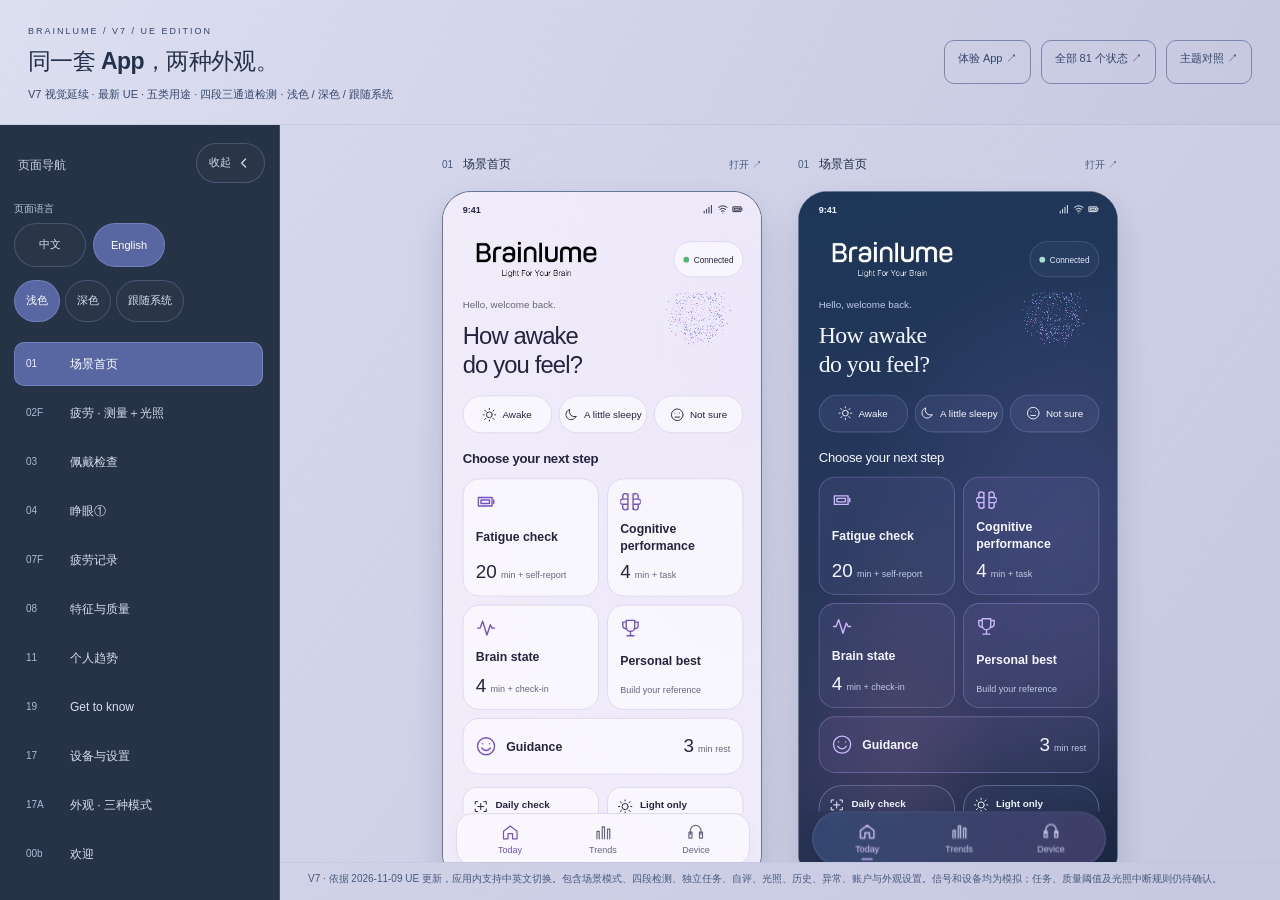
==== appearance.html @ fa2b0d52 "Publish latest V7 UE visual UI with clear logo and layout fixes" ====
<!doctype html><html lang="zh-CN"><head><meta charset="utf-8"><meta name="viewport" content="width=device-width,initial-scale=1"><title>Brainlume V7 · 双主题对照</title><link rel="icon" href="data:,"><link rel="stylesheet" href="gallery-v7.css?v=20261113-logo-clear"><link rel="stylesheet" href="gallery-v5-style.css?v=20261113-logo-clear"><link rel="stylesheet" href="gallery-sidebar.css?v=20261113-logo-clear"></head><body data-mode="compare"><header></header><section class="gallery-controls"><nav class="language-select" aria-label="页面语言"></nav><nav class="theme-select" aria-label="预览主题"></nav><nav class="module-tabs" aria-label="模块导航"></nav></section><main class="gallery"></main><p class="foot">V7 · 依据 2026-11-09 UE 更新，应用内支持中英文切换。包含场景模式、四段检测、独立任务、自评、光照、历史、异常、账户与外观设置。信号和设备均为模拟；任务、质量阈值及光照中断规则仍待确认。</p><script src="gallery-v7.js?v=20261113-logo-clear"></script></body></html>
---- gallery-v7.css ----
*{box-sizing:border-box}body{margin:0;background:#eeebf5;color:#29243d;font-family:-apple-system,BlinkMacSystemFont,'Avenir Next',sans-serif}header{padding:35px 4vw;display:flex;align-items:center;justify-content:space-between;gap:30px;border-bottom:1px solid #d6cde3;background:#f4f0fa}h1{font-size:27px;font-weight:550;letter-spacing:-.6px;margin:12px 0}header p{font-size:12px;color:#766c84;line-height:1.7;margin-bottom:0}.kicker{font-size:10px;letter-spacing:2px;color:#8b72ac}.header-links{display:flex;gap:10px;flex-wrap:wrap}.header-links a{border:1px solid #cfc0df;border-radius:20px;padding:12px 15px;font-size:12px;text-decoration:none;color:#654884;min-height:44px}.gallery-controls{position:sticky;top:0;z-index:3;background:#eeeaf5f2;backdrop-filter:blur(16px);padding:16px 4vw;border-bottom:1px solid #d6cde3}.theme-select{display:flex;gap:7px;margin-bottom:15px}.theme-select button{border:1px solid #c8bbd9;color:#756083}.module-tabs{display:flex;flex-wrap:wrap;gap:7px}button{border:1px solid #d6cce3;background:#ffffff70;border-radius:23px;min-height:44px;padding:10px 15px;color:#7c6a8a;font:inherit;font-size:11px;cursor:pointer}button.active{background:#7b60a9;border-color:#7b60a9;color:white}button:focus-visible,a:focus-visible{outline:2px solid #9672c7;outline-offset:4px}.gallery{display:grid;grid-template-columns:repeat(auto-fill,minmax(320px,1fr));gap:32px 24px;padding:30px 4vw 50px;align-items:start}.gallery-card{min-width:0;width:320px}.card-label{display:flex;align-items:center;justify-content:space-between;gap:12px;margin-bottom:13px}.card-label h2{font-size:12px;font-weight:500;margin:0}.card-label h2 span{color:#9a83af;margin-right:7px;font-size:10px}.card-label a{font-size:11px;color:#775693;text-decoration:none;white-space:nowrap}.screen-frame{width:320px;height:692px;overflow:hidden;border:1px solid #bfb1d2;border-radius:29px;box-shadow:0 15px 30px #4b396716;background:#ece5f7}iframe{border:0;width:390px;height:844px;transform:scale(.8205128);transform-origin:0 0}.gallery-card>p{font-size:10px;color:#93839f;line-height:1.8}body[data-mode=board] .gallery{display:flex;overflow-x:auto;gap:28px}body[data-mode=board] .gallery-card{flex-shrink:0}body[data-mode=compare] .gallery{display:flex;justify-content:center;gap:50px}.foot{font-size:11px;color:#8d7b9b;line-height:1.9;padding:0 4vw 35px;max-width:1000px}.foot a{color:#775591}@media(max-width:700px){header{display:block;padding:24px}h1{font-size:23px}.header-links{margin-top:20px}.gallery-controls{padding:12px 24px}.module-tabs{flex-wrap:nowrap;overflow:auto}.module-tabs button{white-space:nowrap;flex-shrink:0}.gallery{display:flex;overflow:auto;padding:24px;gap:24px}.gallery-card{flex-shrink:0}body[data-mode=compare] .gallery{justify-content:flex-start;gap:24px}.theme-select{margin-bottom:10px}.foot{padding:0 24px 30px}}

.language-select{display:flex;align-items:center;gap:7px;margin-bottom:12px}.language-select>span{font-size:11px;color:#8b779d;margin-right:5px}.language-select button{min-width:72px}.language-select button.active{background:#655082;color:#fff}

.gallery-controls{min-height:76px}.gallery-navigation .language-select{padding-right:126px;flex-wrap:wrap}.gallery-collapse{position:absolute;right:4vw;top:16px;display:flex;align-items:center;justify-content:center;gap:7px;min-height:44px;padding:10px 14px;font-size:12px;z-index:1}.gallery-collapse svg{width:16px;height:16px;fill:none;stroke:currentColor;stroke-width:1.5;stroke-linecap:round;stroke-linejoin:round}.gallery-collapse-status{display:none;font-size:12px;line-height:44px;color:#bdc9e4}.gallery-controls.is-collapsed .gallery-collapse-status{display:block}.gallery-navigation[hidden]{display:none!important}.gallery-controls.is-collapsed{min-height:76px}.gallery-controls.is-collapsed .gallery-collapse{background:#5867a2;border-color:#a6b3f388;color:white}
@media(max-width:700px){.gallery-collapse{top:12px;right:24px}.gallery-controls,.gallery-controls.is-collapsed{min-height:68px}.gallery-navigation .language-select{padding-right:110px;gap:6px}.gallery-collapse{padding:10px 11px}}
---- gallery-v5-style.css ----
/* Review board uses the V5 Blue Hour presentation. */
body{background:linear-gradient(125deg,#d9dcef,#c6c8e0);color:#24314b}
header{background:linear-gradient(115deg,#dcdff0,#c6c8e0);border-color:#a5b0cf55}
.kicker,header p{color:#34466c}.header-links a{border-color:#7c87ae;color:#34466c;border-radius:10px}
.gallery-controls{background:#1d293bed;border-color:#9dabe044;color:#e1e6f7}
.gallery-controls button{background:#ffffff05;color:#d6ddef;border-color:#9dabe044}
.gallery-controls button.active,.language-select button.active{background:#5867a2;border-color:#a6b3f388;color:#fff}
.language-select>span{color:#bdc9e4}.card-label h2 span,.card-label a,.gallery-card>p,.foot,.foot a{color:#485a7e}
.screen-frame{border-color:#697797;background:#152440;box-shadow:0 15px 30px #14224026}
---- gallery-sidebar.css ----
/* Design workspace: navigation at left, app previews at right. */
:root{--sidebar-width:280px;--preview-scale:.78}
body{height:100dvh;display:grid;grid-template-columns:var(--sidebar-width) minmax(0,1fr);grid-template-rows:auto minmax(0,1fr) auto;overflow:hidden}
header{grid-column:1 / -1;padding:20px 28px;gap:20px}header h1{font-size:23px;margin:8px 0}header p{font-size:11px;margin-top:6px}.kicker{font-size:9px}.header-links a{padding:10px 13px;font-size:11px}
.gallery-controls{position:relative;top:auto;grid-column:1;grid-row:2 / 4;align-self:stretch;min-height:0;width:var(--sidebar-width);padding:18px 14px 14px;overflow:hidden;border-right:1px solid #8e9bbc44;border-bottom:0;background:#263245;color:#e1e6f7}
.gallery-collapse-status,.gallery-controls.is-collapsed .gallery-collapse-status{display:block;font-size:12px;line-height:44px;color:#c8d1e8;padding-left:4px;margin-bottom:15px}.gallery-collapse{top:18px;right:14px;min-height:40px;padding:9px 12px;gap:5px;font-size:11px}.gallery-navigation{height:calc(100% - 59px);overflow-y:auto;overflow-x:hidden;scrollbar-width:thin;scrollbar-color:#60749a transparent;padding-right:2px}.gallery-navigation .language-select{padding:0;gap:7px;margin-bottom:13px}.language-select>span{flex-basis:100%;margin:0;font-size:10px}.language-select button{min-width:72px}.theme-select{gap:5px;margin-bottom:20px}.theme-select button{padding:9px 11px;font-size:11px;min-height:42px}.module-tabs{display:flex;flex-direction:column;flex-wrap:nowrap;gap:5px;overflow:visible}.module-tabs>button,.nav-group button{width:100%;display:flex;align-items:center;gap:9px;text-align:left;white-space:normal;border-radius:10px;padding:10px 11px;font-size:12px;line-height:1.5;min-height:44px;border-color:transparent;background:transparent}.page-number{font-size:10px;min-width:35px;flex-shrink:0;color:#aabbd9}.module-tabs button.active .page-number{color:#edf0ff}.module-tabs>button small{margin-left:auto;color:#b9c7e2}.nav-group{border:0;margin:0 0 5px}.nav-group summary{display:flex;align-items:center;justify-content:space-between;gap:9px;cursor:pointer;min-height:44px;font-size:11px;color:#c5cfe4;padding:8px 8px;list-style:none;border-bottom:1px solid #9dabe024}.nav-group summary::-webkit-details-marker{display:none}.nav-group summary:before{content:'›';display:inline-block;font-size:17px;color:#aab9d6}.nav-group[open] summary:before{transform:rotate(90deg)}.nav-group summary>span{margin-left:auto;font-size:10px;color:#9caccc}.nav-group>div{padding-top:5px}.gallery-controls button:hover{background:#b3bde014}.gallery-controls button.active{background:#5867a2;border-color:#a6b3f355;color:#fff}
.gallery{grid-column:2;grid-row:2;min-width:0;min-height:0;margin:0;padding:24px 28px;overflow:auto;align-content:start;scrollbar-width:thin;scrollbar-color:#a0a9c5 transparent}.foot{grid-column:2;grid-row:3;margin:0;padding:8px 28px 13px;font-size:10px;line-height:1.6;max-width:none;max-height:58px;overflow:auto;border-top:1px solid #a7b1ca33}
body[data-mode=board] .gallery{display:flex;flex-direction:column;align-items:center;justify-content:flex-start;overflow:auto;gap:0;padding-top:19px;padding-bottom:12px}body[data-mode=board] .gallery-card{width:calc(390px * var(--preview-scale));flex-shrink:0}.card-actions{display:flex;align-items:center;gap:10px;white-space:nowrap}.card-actions button{font-size:10px;min-height:32px;padding:5px 8px;border-radius:7px;background:#f8f9fe77;border-color:#a2acc8;color:#42557a}.card-label{min-height:32px;margin-bottom:10px}.card-label h2{font-size:12px}.card-label a{font-size:10px}
body[data-mode=board] .screen-frame{width:calc(390px * var(--preview-scale));height:calc(844px * var(--preview-scale));border-radius:calc(34px * var(--preview-scale))}body[data-mode=board] iframe{width:390px;height:844px;transform:scale(var(--preview-scale))}body[data-mode=board] .gallery-card>p{margin:10px 0 0;font-size:10px;line-height:1.5}
body[data-mode=compare] .gallery{justify-content:center;align-items:start;gap:36px;overflow:auto}body[data-mode=pages] .gallery{display:grid;grid-template-columns:repeat(auto-fit,minmax(320px,1fr));justify-items:center;gap:28px 20px}
body.nav-collapsed{--sidebar-width:76px}.gallery-controls.is-collapsed{min-height:0;padding-inline:7px}.gallery-controls.is-collapsed .gallery-collapse-status{display:none}.gallery-controls.is-collapsed .gallery-collapse{left:7px;right:7px;top:18px;padding:9px 4px;gap:2px}.gallery-navigation[hidden]{display:none!important}
@media(max-width:1050px) and (min-width:761px){:root{--sidebar-width:250px}header{padding:17px 22px}header h1{font-size:21px}header p{max-width:380px}.header-links{gap:7px}.header-links a{padding:9px 11px}body[data-mode=compare] .gallery{justify-content:flex-start}.gallery{padding-inline:18px}.foot{padding-inline:18px}}
@media(max-width:760px){body,body.nav-collapsed{display:block;height:auto;overflow:auto}header{display:block;padding:20px 24px}header h1{font-size:22px}.header-links{margin-top:15px}.gallery-controls,.gallery-controls.is-collapsed{position:sticky;top:0;width:100%;height:auto;max-height:55dvh;padding:12px 24px;z-index:3;border-right:0;border-bottom:1px solid #9dabe044;min-height:64px}.gallery-collapse-status{margin-bottom:8px}.gallery-collapse{top:12px;right:24px}.gallery-controls.is-collapsed .gallery-collapse{left:auto;right:24px;top:12px;padding:9px 11px;gap:5px}.gallery-controls.is-collapsed .gallery-collapse-status{display:block;padding-left:0;margin:0}.gallery-navigation{height:auto;max-height:calc(55dvh - 80px);overflow:auto}.gallery-navigation .language-select{padding-right:110px;flex-wrap:wrap}.language-select>span{flex-basis:auto}.theme-select{margin-bottom:12px}.gallery,.foot{padding-inline:24px}body[data-mode=board] .gallery{padding-top:24px;overflow:visible}body[data-mode=pages] .gallery{display:flex;overflow:auto;justify-items:start}body[data-mode=compare] .gallery{justify-content:flex-start;overflow:auto}.foot{max-height:none;padding-top:16px}.card-actions{gap:8px}.card-label h2{font-size:11px}}
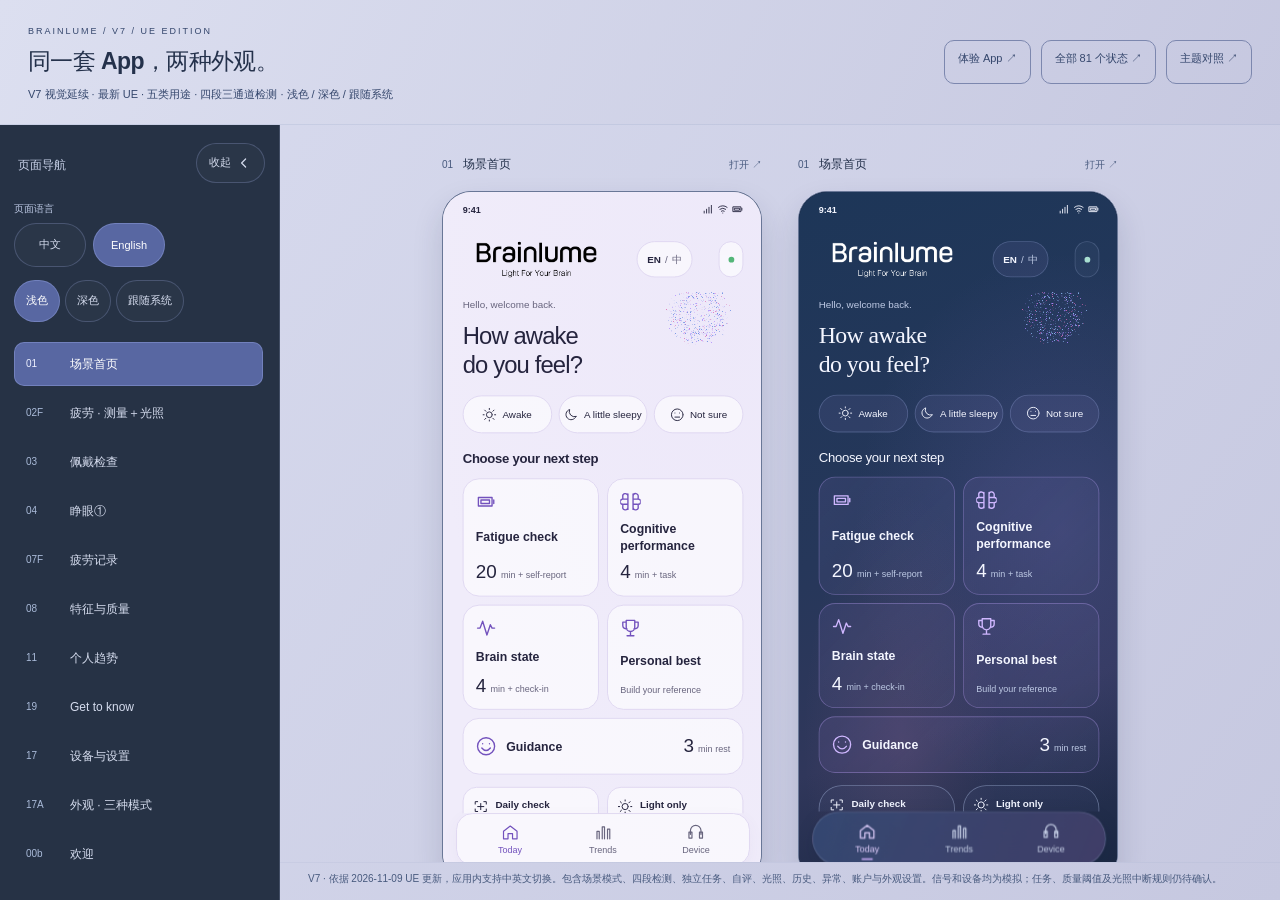
==== commit fc516714: "Default to English and add mobile header language switch" ====
--- a/appearance.html
+++ b/appearance.html
@@ -1 +1 @@
-<!doctype html><html lang="zh-CN"><head><meta charset="utf-8"><meta name="viewport" content="width=device-width,initial-scale=1"><title>Brainlume V7 · 双主题对照</title><link rel="icon" href="data:,"><link rel="stylesheet" href="gallery-v7.css?v=20261113-logo-clear"><link rel="stylesheet" href="gallery-v5-style.css?v=20261113-logo-clear"><link rel="stylesheet" href="gallery-sidebar.css?v=20261113-logo-clear"></head><body data-mode="compare"><header></header><section class="gallery-controls"><nav class="language-select" aria-label="页面语言"></nav><nav class="theme-select" aria-label="预览主题"></nav><nav class="module-tabs" aria-label="模块导航"></nav></section><main class="gallery"></main><p class="foot">V7 · 依据 2026-11-09 UE 更新，应用内支持中英文切换。包含场景模式、四段检测、独立任务、自评、光照、历史、异常、账户与外观设置。信号和设备均为模拟；任务、质量阈值及光照中断规则仍待确认。</p><script src="gallery-v7.js?v=20261113-logo-clear"></script></body></html>+<!doctype html><html lang="zh-CN"><head><meta charset="utf-8"><meta name="viewport" content="width=device-width,initial-scale=1"><title>Brainlume V7 · 双主题对照</title><link rel="icon" href="data:,"><link rel="stylesheet" href="gallery-v7.css?v=20261113-language-toggle"><link rel="stylesheet" href="gallery-v5-style.css?v=20261113-language-toggle"><link rel="stylesheet" href="gallery-sidebar.css?v=20261113-language-toggle"></head><body data-mode="compare"><header></header><section class="gallery-controls"><nav class="language-select" aria-label="页面语言"></nav><nav class="theme-select" aria-label="预览主题"></nav><nav class="module-tabs" aria-label="模块导航"></nav></section><main class="gallery"></main><p class="foot">V7 · 依据 2026-11-09 UE 更新，应用内支持中英文切换。包含场景模式、四段检测、独立任务、自评、光照、历史、异常、账户与外观设置。信号和设备均为模拟；任务、质量阈值及光照中断规则仍待确认。</p><script src="gallery-v7.js?v=20261113-language-toggle"></script></body></html>
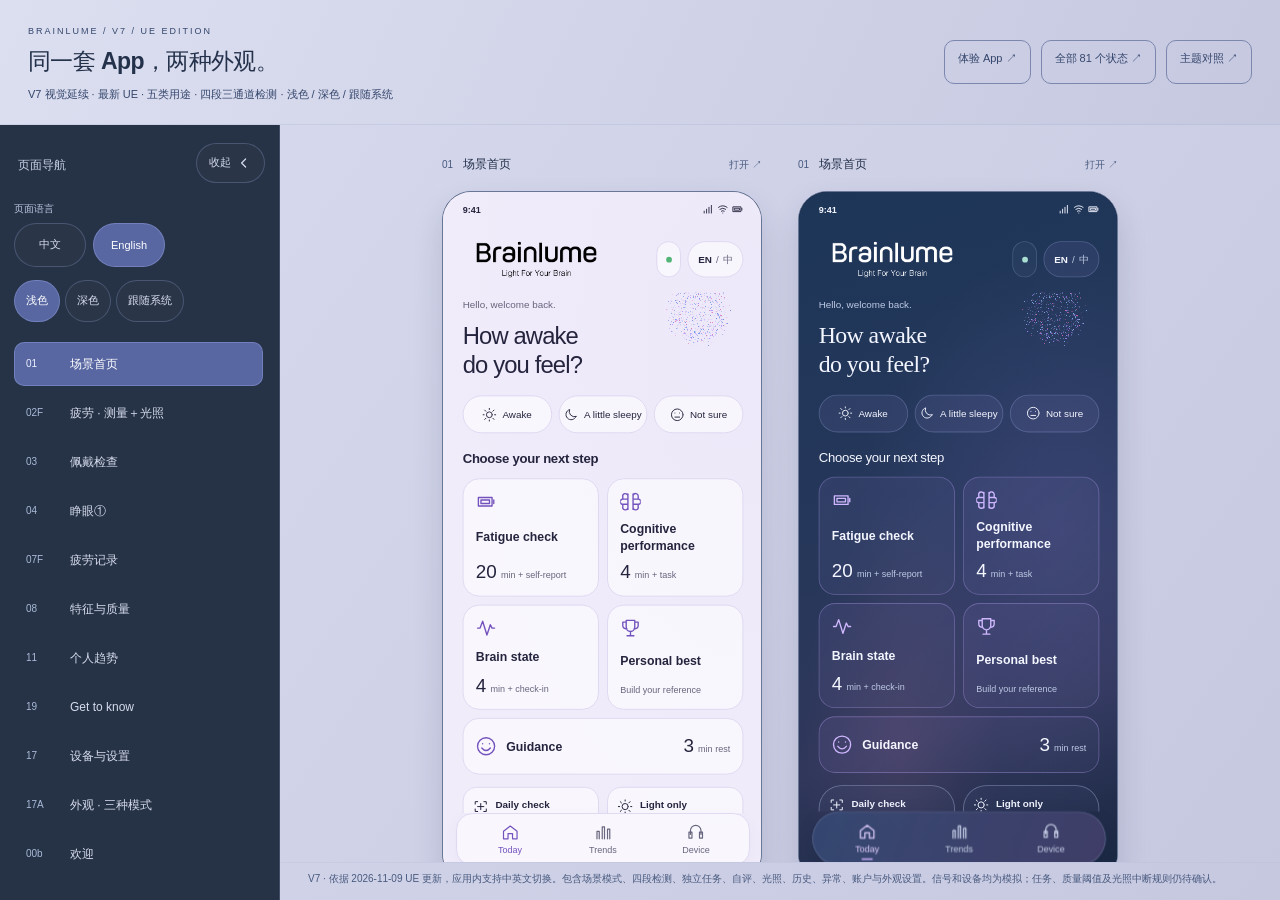
==== commit 14b4e443: "Refresh language UI asset version" ====
--- a/appearance.html
+++ b/appearance.html
@@ -1 +1 @@
-<!doctype html><html lang="zh-CN"><head><meta charset="utf-8"><meta name="viewport" content="width=device-width,initial-scale=1"><title>Brainlume V7 · 双主题对照</title><link rel="icon" href="data:,"><link rel="stylesheet" href="gallery-v7.css?v=20261113-language-toggle"><link rel="stylesheet" href="gallery-v5-style.css?v=20261113-language-toggle"><link rel="stylesheet" href="gallery-sidebar.css?v=20261113-language-toggle"></head><body data-mode="compare"><header></header><section class="gallery-controls"><nav class="language-select" aria-label="页面语言"></nav><nav class="theme-select" aria-label="预览主题"></nav><nav class="module-tabs" aria-label="模块导航"></nav></section><main class="gallery"></main><p class="foot">V7 · 依据 2026-11-09 UE 更新，应用内支持中英文切换。包含场景模式、四段检测、独立任务、自评、光照、历史、异常、账户与外观设置。信号和设备均为模拟；任务、质量阈值及光照中断规则仍待确认。</p><script src="gallery-v7.js?v=20261113-language-toggle"></script></body></html>+<!doctype html><html lang="zh-CN"><head><meta charset="utf-8"><meta name="viewport" content="width=device-width,initial-scale=1"><title>Brainlume V7 · 双主题对照</title><link rel="icon" href="data:,"><link rel="stylesheet" href="gallery-v7.css?v=20261113-language-final"><link rel="stylesheet" href="gallery-v5-style.css?v=20261113-language-final"><link rel="stylesheet" href="gallery-sidebar.css?v=20261113-language-final"></head><body data-mode="compare"><header></header><section class="gallery-controls"><nav class="language-select" aria-label="页面语言"></nav><nav class="theme-select" aria-label="预览主题"></nav><nav class="module-tabs" aria-label="模块导航"></nav></section><main class="gallery"></main><p class="foot">V7 · 依据 2026-11-09 UE 更新，应用内支持中英文切换。包含场景模式、四段检测、独立任务、自评、光照、历史、异常、账户与外观设置。信号和设备均为模拟；任务、质量阈值及光照中断规则仍待确认。</p><script src="gallery-v7.js?v=20261113-language-final"></script></body></html>
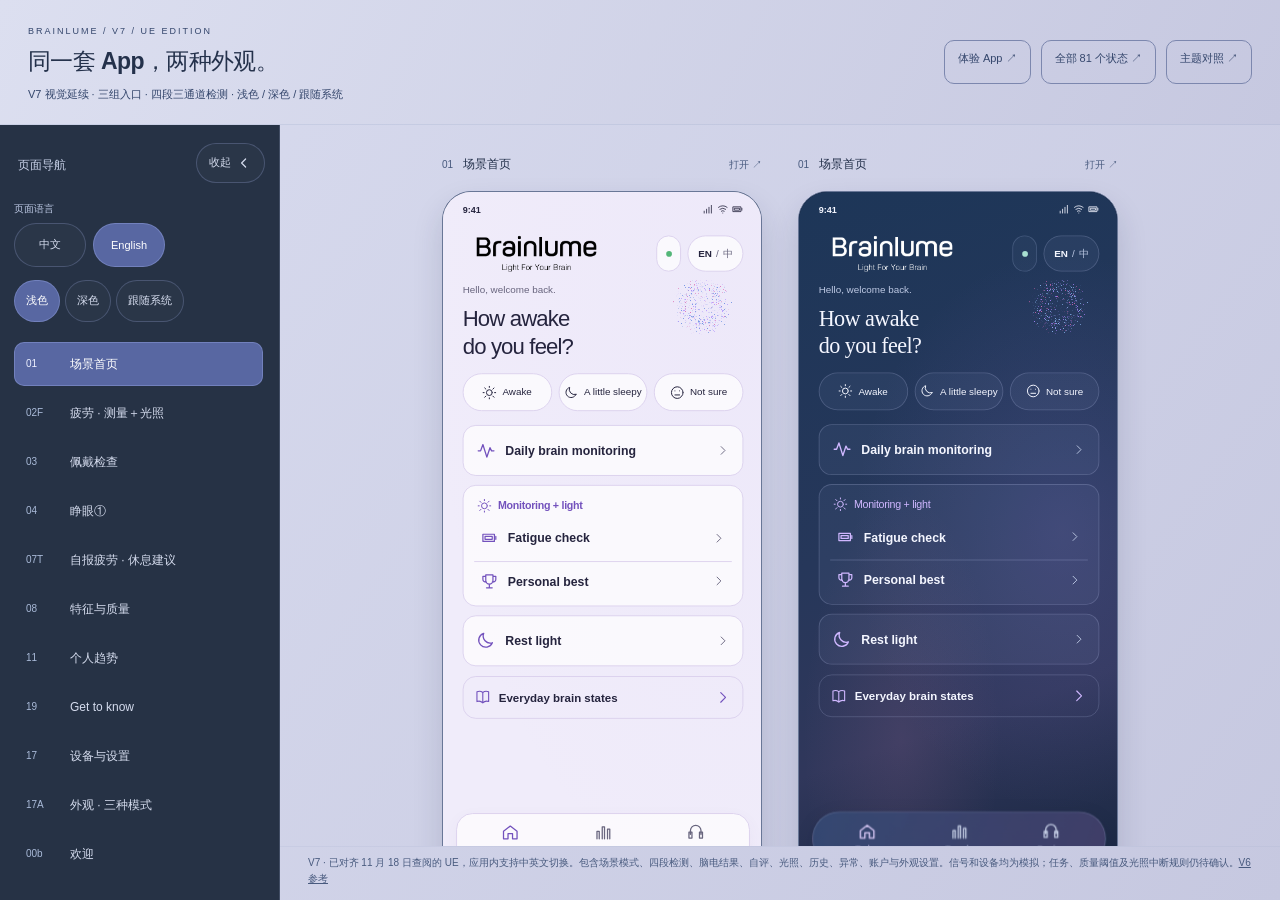
==== commit 4b22b119: "Deploy latest V7 UE and usability improvements" ====
--- a/appearance.html
+++ b/appearance.html
@@ -1 +1 @@
-<!doctype html><html lang="zh-CN"><head><meta charset="utf-8"><meta name="viewport" content="width=device-width,initial-scale=1"><title>Brainlume V7 · 双主题对照</title><link rel="icon" href="data:,"><link rel="stylesheet" href="gallery-v7.css?v=20261113-language-final"><link rel="stylesheet" href="gallery-v5-style.css?v=20261113-language-final"><link rel="stylesheet" href="gallery-sidebar.css?v=20261113-language-final"></head><body data-mode="compare"><header></header><section class="gallery-controls"><nav class="language-select" aria-label="页面语言"></nav><nav class="theme-select" aria-label="预览主题"></nav><nav class="module-tabs" aria-label="模块导航"></nav></section><main class="gallery"></main><p class="foot">V7 · 依据 2026-11-09 UE 更新，应用内支持中英文切换。包含场景模式、四段检测、独立任务、自评、光照、历史、异常、账户与外观设置。信号和设备均为模拟；任务、质量阈值及光照中断规则仍待确认。</p><script src="gallery-v7.js?v=20261113-language-final"></script></body></html>+<!doctype html><html lang="zh-CN"><head><meta charset="utf-8"><meta name="viewport" content="width=device-width,initial-scale=1"><title>Brainlume V7 · 双主题对照</title><link rel="icon" href="data:,"><link rel="stylesheet" href="gallery-v7.css?v=20261119-priority2"><link rel="stylesheet" href="gallery-v5-style.css?v=20261119-priority2"><link rel="stylesheet" href="gallery-sidebar.css?v=20261119-priority2"></head><body data-mode="compare"><header></header><section class="gallery-controls"><nav class="language-select" aria-label="页面语言"></nav><nav class="theme-select" aria-label="预览主题"></nav><nav class="module-tabs" aria-label="模块导航"></nav></section><main class="gallery"></main><p class="foot">V7 · 已对齐 11 月 18 日查阅的 UE，应用内支持中英文切换。包含场景模式、四段检测、脑电结果、自评、光照、历史、异常、账户与外观设置。信号和设备均为模拟；任务、质量阈值及光照中断规则仍待确认。<a href="https://brdoyhu.github.io/brainlume-ui-v6/board.html">V6 参考</a></p><script src="gallery-v7.js?v=20261119-priority2"></script></body></html>
